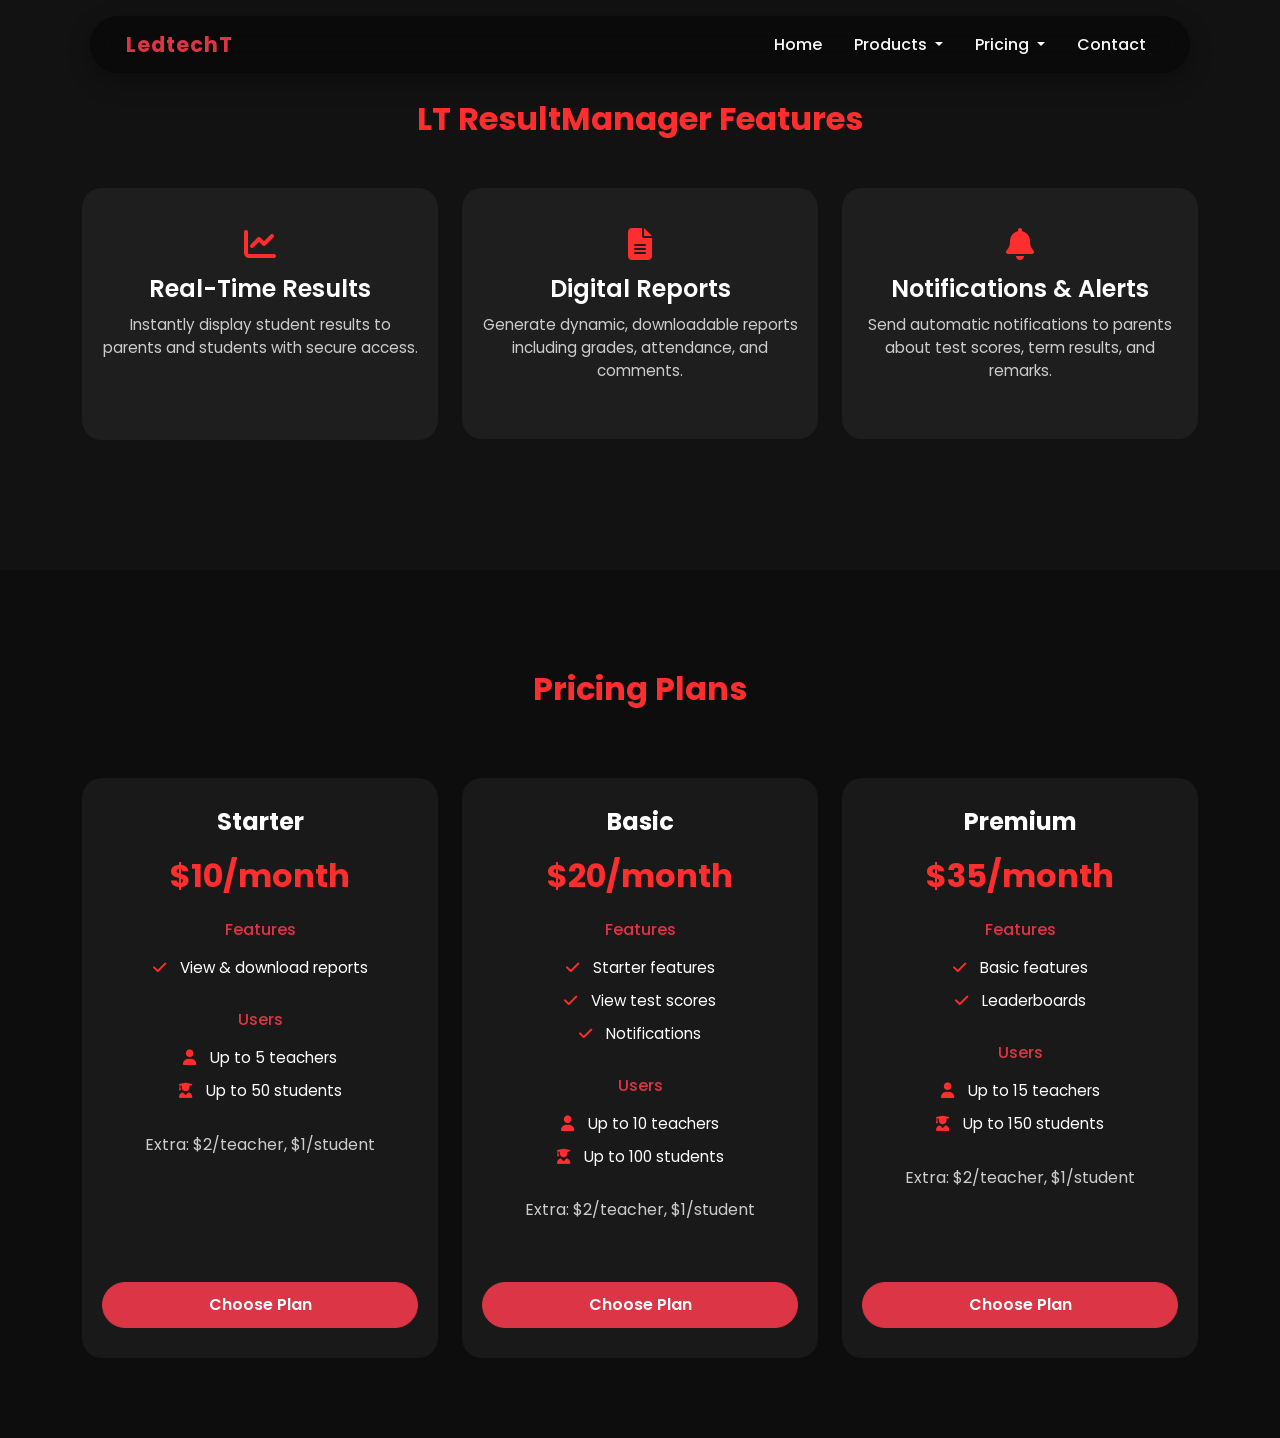
==== ltresultmanager.html @ 4404e353 "Initial" ====
<!DOCTYPE html>
<html lang="en">

<head>
    <meta charset="UTF-8">
    <meta name="viewport" content="width=device-width, initial-scale=1.0">
    <title>LT ResultManager | LedtechT</title>
    <link href="https://cdn.jsdelivr.net/npm/bootstrap@5.3.3/dist/css/bootstrap.min.css" rel="stylesheet">
    <link href="https://cdnjs.cloudflare.com/ajax/libs/font-awesome/6.4.0/css/all.min.css" rel="stylesheet">
    <link href="https://fonts.googleapis.com/css2?family=Poppins:wght@400;600;700&display=swap" rel="stylesheet">
    <link rel="stylesheet" href="styles.css">
    <script defer src="scripts.js"></script>

</head>

<body>

    <!-- Navbar -->
    <div class="floating-nav-container">
        <nav class="navbar navbar-expand-lg glass-nav px-4 py-2">
            <div class="container-fluid">
                <a class="navbar-brand fw-bold text-danger" href="index.html">LedtechT</a>
                <button class="navbar-toggler" type="button" data-bs-toggle="collapse" data-bs-target="#navbarNav"
                    aria-controls="navbarNav" aria-expanded="false" aria-label="Toggle navigation">
                    <span class="navbar-toggler-icon"></span>
                </button>

                <div class="collapse navbar-collapse" id="navbarNav">
                    <ul class="navbar-nav ms-auto">
                        <!-- Home -->
                        <li class="nav-item">
                            <a class="nav-link active text-light" href="#home">Home</a>
                        </li>

                        <!-- Dropdown for Products -->
                        <li class="nav-item dropdown">
                            <a class="nav-link dropdown-toggle text-light" href="#products" id="productsDropdown"
                                role="button" data-bs-toggle="dropdown" aria-expanded="false">
                                Products
                            </a>
                            <ul class="dropdown-menu dropdown-menu-dark" aria-labelledby="productsDropdown">
                                <li><a class="dropdown-item" href="ltresultmanager.html">LT ResultManager</a></li>
                                <li><a class="dropdown-item" href="#ltschoolmanager">LT SchoolManager</a></li>
                                <li><a class="dropdown-item" href="#ltonlineplatform">LT Online Education Platform</a>
                                </li>
                                <li>
                                    <hr class="dropdown-divider">
                                </li>
                                <li><a class="dropdown-item text-danger fw-semibold" href="index.html#products">All
                                        Products</a>
                                </li>
                            </ul>
                        </li>
                        <li class="nav-item dropdown">
                            <a class="nav-link dropdown-toggle text-light" href="#pricing" id="pricingDropdown"
                                role="button" data-bs-toggle="dropdown" aria-expanded="false">
                                Pricing
                            </a>
                            <ul class="dropdown-menu dropdown-menu-dark" aria-labelledby="pricingDropdown">
                                <li><a class="dropdown-item" href="ltresultmanager.html#pricing">LT ResultManager </a>
                                </li>
                                <li><a class=" dropdown-item" href="#pricing-ltschoolmanager">LT SchoolManager
                                    </a></li>
                                <li><a class="dropdown-item" href="#pricing-ltonlineplatform">LT Online Education
                                        Platform
                                    </a></li>
                                <li>
                                    <hr class="dropdown-divider">
                                </li>
                                <li><a class="dropdown-item text-danger fw-semibold" href="#pricing">All Pricing</a>
                                </li>
                            </ul>
                        </li>

                        <!-- Contact -->
                        <li class="nav-item">
                            <a class="nav-link text-light" href="index.html#contact">Contact</a>
                        </li>
                    </ul>
                </div>
            </div>
        </nav>
    </div>

    <!-- Features Section -->
    <section class="features" id="features">
        <div class="container">
            <h2>LT ResultManager Features</h2>
            <div class="row g-4">
                <div class="col-md-4">
                    <div class="feature-card">
                        <i class="fas fa-chart-line"></i>
                        <h4>Real-Time Results</h4>
                        <p>Instantly display student results to parents and students with secure access.</p>
                        <br>
                    </div>
                </div>
                <div class="col-md-4">
                    <div class="feature-card">
                        <i class="fas fa-file-alt"></i>
                        <h4>Digital Reports</h4>
                        <p>Generate dynamic, downloadable reports including grades, attendance, and comments.</p>
                    </div>
                </div>
                <div class="col-md-4">
                    <div class="feature-card">
                        <i class="fas fa-bell"></i>
                        <h4>Notifications & Alerts</h4>
                        <p>Send automatic notifications to parents about test scores, term results, and remarks.</p>
                    </div>
                </div>
            </div>
        </div>
    </section>

    <!-- Pricing Section -->
    <section class="pricing" id="pricing">
        <div class="container">
            <h2>Pricing Plans</h2>
            <div class="row g-4 justify-content-center">

                <!-- Starter Plan -->
                <div class="col-md-4">
                    <div class="pricing-card">
                        <h4>Starter</h4>
                        <div class="price">$10/month</div>

                        <h6 class="text-danger">Features</h6>
                        <ul>
                            <li><i class="fas fa-check"></i> View & download reports</li>
                        </ul>

                        <h6 class="text-danger">Users</h6>
                        <ul>
                            <li><i class="fas fa-user"></i> Up to 5 teachers</li>
                            <li><i class="fas fa-user-graduate"></i> Up to 50 students</li>
                        </ul>

                        <p>Extra: $2/teacher, $1/student</p>
                        <!--<a href="#" class="btn btn-danger w-100">Choose Plan</a>-->
                        <button class="btn btn-danger w-100 mt-auto" data-bs-toggle="modal" data-bs-target="#planModal"
                            data-plan="Starter">
                            Choose Plan
                        </button>
                    </div>
                </div>

                <!-- Basic Plan -->
                <div class="col-md-4">
                    <div class="pricing-card">
                        <h4>Basic</h4>
                        <div class="price">$20/month</div>

                        <h6 class="text-danger">Features</h6>
                        <ul>
                            <li><i class="fas fa-check"></i> Starter features</li>
                            <li><i class="fas fa-check"></i> View test scores</li>
                            <li><i class="fas fa-check"></i> Notifications</li>
                        </ul>

                        <h6 class="text-danger">Users</h6>
                        <ul>
                            <li><i class="fas fa-user"></i> Up to 10 teachers</li>
                            <li><i class="fas fa-user-graduate"></i> Up to 100 students</li>
                        </ul>

                        <p>Extra: $2/teacher, $1/student</p>
                        <button class="btn btn-danger w-100 mt-auto" data-bs-toggle="modal" data-bs-target="#planModal"
                            data-plan="Basic">
                            Choose Plan
                        </button>
                    </div>
                </div>

                <!-- Premium Plan -->
                <div class="col-md-4">
                    <div class="pricing-card">
                        <h4>Premium</h4>
                        <div class="price">$35/month</div>

                        <h6 class="text-danger">Features</h6>
                        <ul>
                            <li><i class="fas fa-check"></i> Basic features</li>
                            <li><i class="fas fa-check"></i> Leaderboards</li>
                        </ul>

                        <h6 class="text-danger">Users</h6>
                        <ul>
                            <li><i class="fas fa-user"></i> Up to 15 teachers</li>
                            <li><i class="fas fa-user-graduate"></i> Up to 150 students</li>
                        </ul>

                        <p>Extra: $2/teacher, $1/student</p>
                        <button class="btn btn-danger w-100 mt-auto" data-bs-toggle="modal" data-bs-target="#planModal"
                            data-plan="Premium">
                            Choose Plan
                        </button>
                    </div>
                </div>

            </div>
        </div>
    </section>

    <!-- Plan Modal -->
    <div class="modal fade" id="planModal" tabindex="-1" aria-labelledby="planModalLabel" aria-hidden="true">
        <div class="modal-dialog">
            <div class="modal-content">
                <div class="modal-header">
                    <h5 class="modal-title" id="planModalLabel">Sign up for <span id="selectedPlanName">a plan</span>
                    </h5>
                    <button type="button" class="btn-close" data-bs-dismiss="modal" aria-label="Close"></button>
                </div>
                <div class="modal-body">
                    <form id="planForm">
                        <!-- Hidden field to send plan name -->
                        <input type="hidden" name="plan" id="selectedPlanInput">

                        <div class="mb-3">
                            <label class="form-label">Name and Surname</label>
                            <input type="text" class="form-control" name="name" required>
                        </div>

                        <div class="mb-3">
                            <label class="form-label">Contact Email</label>
                            <input type="email" class="form-control" name="email" required>
                        </div>

                        <div class="mb-3">
                            <label class="form-label">Additional Notes(Please confirm your plan)</label>
                            <textarea class="form-control" name="notes" rows="3"></textarea>
                        </div>
                        <p>We will get back to you with more details in 24 hours.</p>

                        <button type="submit" class="btn btn-success w-100">Submit</button>
                    </form>
                </div>
            </div>
        </div>
    </div>



    <script src="https://cdn.jsdelivr.net/npm/bootstrap@5.3.3/dist/js/bootstrap.bundle.min.js"></script>
</body>

</html>
---- styles.css ----
body {
    overflow-x: hidden;
    font-family: 'Poppins', sans-serif;
    background-color: #121212;
    color: #fff;
}


/* Floating container (always present, but style differs by screen size) */
.floating-nav-container {
    position: fixed;
    top: 0;
    left: 0;
    right: 0;
    z-index: 1030;
}

/* Glass floating style for desktop */
.glass-nav {
    background: rgba(5, 5, 5, 0.6);
    /* semi-transparent */
    backdrop-filter: blur(12px);
    -webkit-backdrop-filter: blur(12px);
    border-radius: 50px;
    box-shadow: 0 8px 24px rgba(0, 0, 0, 0.3);
    max-width: 1100px;
    margin: 1rem auto;
}

/* Brand */
.navbar-brand {
    font-size: 1.3rem;
    letter-spacing: 1px;
}

/* Links */
.nav-link {
    font-weight: 500;
    margin-left: 1rem;
    transition: color 0.3s ease;
}

.nav-link:hover,
.dropdown-item:hover {
    color: #c62828 !important;
}

/* Dropdown */
.dropdown-menu {
    background-color: rgba(18, 18, 18, 0.9);
    border: none;
    border-radius: 12px;
    backdrop-filter: blur(8px);
}

.dropdown-item {
    color: #f5f5f5;
}

.dropdown-item.text-danger {
    color: #ff4444 !important;
}

/* Hero Section */
.hero {
    height: 100vh;
    background: radial-gradient(circle at top, #1a1a1a, #0d0d0d);
    display: flex;
    flex-direction: column;
    align-items: center;
    justify-content: center;
    text-align: center;
    padding: 0 15px;
}

.hero h1 {
    font-size: 3rem;
    font-weight: 700;
    color: #ff2e2e;
}

.hero p {
    font-size: 1.2rem;
    margin-top: 15px;
    color: #ccc;
}

.hero .btn {
    margin: 20px 10px 0 10px;
    padding: 12px 28px;
    border-radius: 30px;
    font-weight: 600;
    transition: 0.3s ease;
}

.btn-primary {
    background: #ff2e2e;
    border: none;
}

.btn-primary:hover {
    background: #e60000;
}

.btn-outline-light:hover {
    background: rgba(255, 255, 255, 0.1);
}

/* About Section */
.about {
    padding: 80px 20px;
    text-align: center;
    background: #141414;
}

.about h2 {
    color: #ff2e2e;
    margin-bottom: 30px;
    font-weight: 700;
}

.about p {
    max-width: 700px;
    margin: auto;
    color: #ddd;
}

/* Products Section */
.products {
    padding: 100px 20px;
    background: #0d0d0d;
    text-align: center;
}

.products h2 {
    color: #ff2e2e;
    margin-bottom: 50px;
}

.product-card {
    background: rgba(255, 255, 255, 0.05);
    border-radius: 20px;
    padding: 30px;
    transition: transform 0.3s ease;
}

.product-card:hover {
    transform: translateY(-10px);
    background: rgba(255, 46, 46, 0.15);
}

.product-card h4 {
    margin-top: 15px;
    color: #fff;
}

.product-card p {
    color: #ccc;
    font-size: 0.95rem;
}

/* CTA Section */
.contact-section {
    background-color: #121212;
    color: #fff;
    margin: 0;
}

.contact-section h2 {
    font-weight: 700;
    color: #ff2e2e;
    margin-bottom: 0;

}

.contact-info p {
    font-size: 1.1rem;
    margin: 10px 0;
}

.contact-info a {
    color: #fff;
    text-decoration: none;
    transition: color 0.3s ease;
}

.contact-info a:hover {
    color: #ff2e2e;
}

.contact-info i {
    font-size: 1.2rem;
}

.footer {
    background: rgba(161, 159, 159, 0.7);
    backdrop-filter: blur(10px);
    border-top: none;
    padding: 30px 0;
    margin: 0;
}

.footer h5,
.footer h6 {
    color: #ff2e2e;
}

.footer p,
.footer a {
    color: #ccc;
    text-decoration: none;
    transition: color 0.3s ease;
}

.footer a:hover {
    color: #ff2e2e;
}

.social-link i {
    color: #ccc;
    transition: color 0.3s ease, transform 0.3s ease;
    text-align: center;
}

.social-link i:hover {
    color: #ff2e2e;
    transform: scale(1.2);
}

a {
    text-decoration: none;
}

/* Navbar (reuse from main landing page) */


/* Features Section */
.features {
    padding: 100px 20px;
    background: #121212;
    text-align: center;
}

.features h2 {
    color: #ff2e2e;
    margin-bottom: 50px;
    font-weight: 700;
}

.feature-card {
    background: rgba(255, 255, 255, 0.05);
    border-radius: 20px;
    padding: 40px 20px;
    margin-bottom: 30px;
    transition: transform 0.3s ease, background 0.3s ease;
}

.feature-card:hover {
    transform: translateY(-10px);
    background: rgba(255, 46, 46, 0.15);
}

.feature-card i {
    font-size: 2rem;
    color: #ff2e2e;
    margin-bottom: 15px;
    transition: transform 0.3s ease;
}

.feature-card:hover i {
    transform: scale(1.2);
}

.feature-card h4 {
    margin-bottom: 10px;
    font-weight: 600;
}

.feature-card p {
    color: #ccc;
    font-size: 0.95rem;
}

/* Pricing Section */
.pricing {
    padding: 100px 20px;
    background: #0d0d0d;
    text-align: center;
}

.pricing .row {
    display: flex;
    flex-wrap: wrap;
}

.pricing h2 {
    color: #ff2e2e;
    margin-bottom: 50px;
    font-weight: 700;
}

.pricing-card {
    background: rgba(255, 255, 255, 0.05);
    border-radius: 20px;
    padding: 30px 20px;
    margin: 20px 0;
    transition: transform 0.3s ease, background 0.3s ease;
    display: flex;
    flex-direction: column;
    justify-content: space-between;
    /* keeps button at bottom */
    height: 100%;
}

.pricing-card:hover {
    transform: translateY(-10px);
    background: rgba(255, 46, 46, 0.15);
}

.pricing-card h4 {
    margin-bottom: 15px;
    font-weight: 700;
}

.pricing-card p {
    color: #ccc;
    margin-bottom: 20px;
}

.pricing-card .price {
    font-size: 2rem;
    font-weight: 700;
    color: #ff2e2e;
    margin-bottom: 20px;
}

.pricing-card ul {
    list-style: none;
    padding: 0;
    margin-bottom: 20px;
}

.pricing-card ul li {
    margin: 10px 0;
    font-size: 0.95rem;
}

.pricing-card ul li i {
    color: #ff2e2e;
    margin-right: 10px;
}

.pricing-card .btn {
    border-radius: 30px;
    padding: 10px 25px;
    font-weight: 600;
}

.modal-content {
    color: black;
}





/* Mobile view = normal full-width navbar */
@media (max-width: 991px) {
    .glass-nav {
        border-radius: 0;
        max-width: 100%;
        margin: 0;
        box-shadow: none;
        background: #121212 !important;
        /* fallback solid black */
        backdrop-filter: none;
    }

    .contact-info {
        text-align: center;
    }

    .contact-info .col-md-6 {
        margin-bottom: 20px;
    }

    .footer .row {
        text-align: center;
    }

    .footer .col-md-4 {
        margin-bottom: 20px;
    }

    .features .col-md-4,
    .pricing .col-md-4 {
        margin-bottom: 30px;
    }

    .modal-dialog {
        margin: 1rem;
    }
}
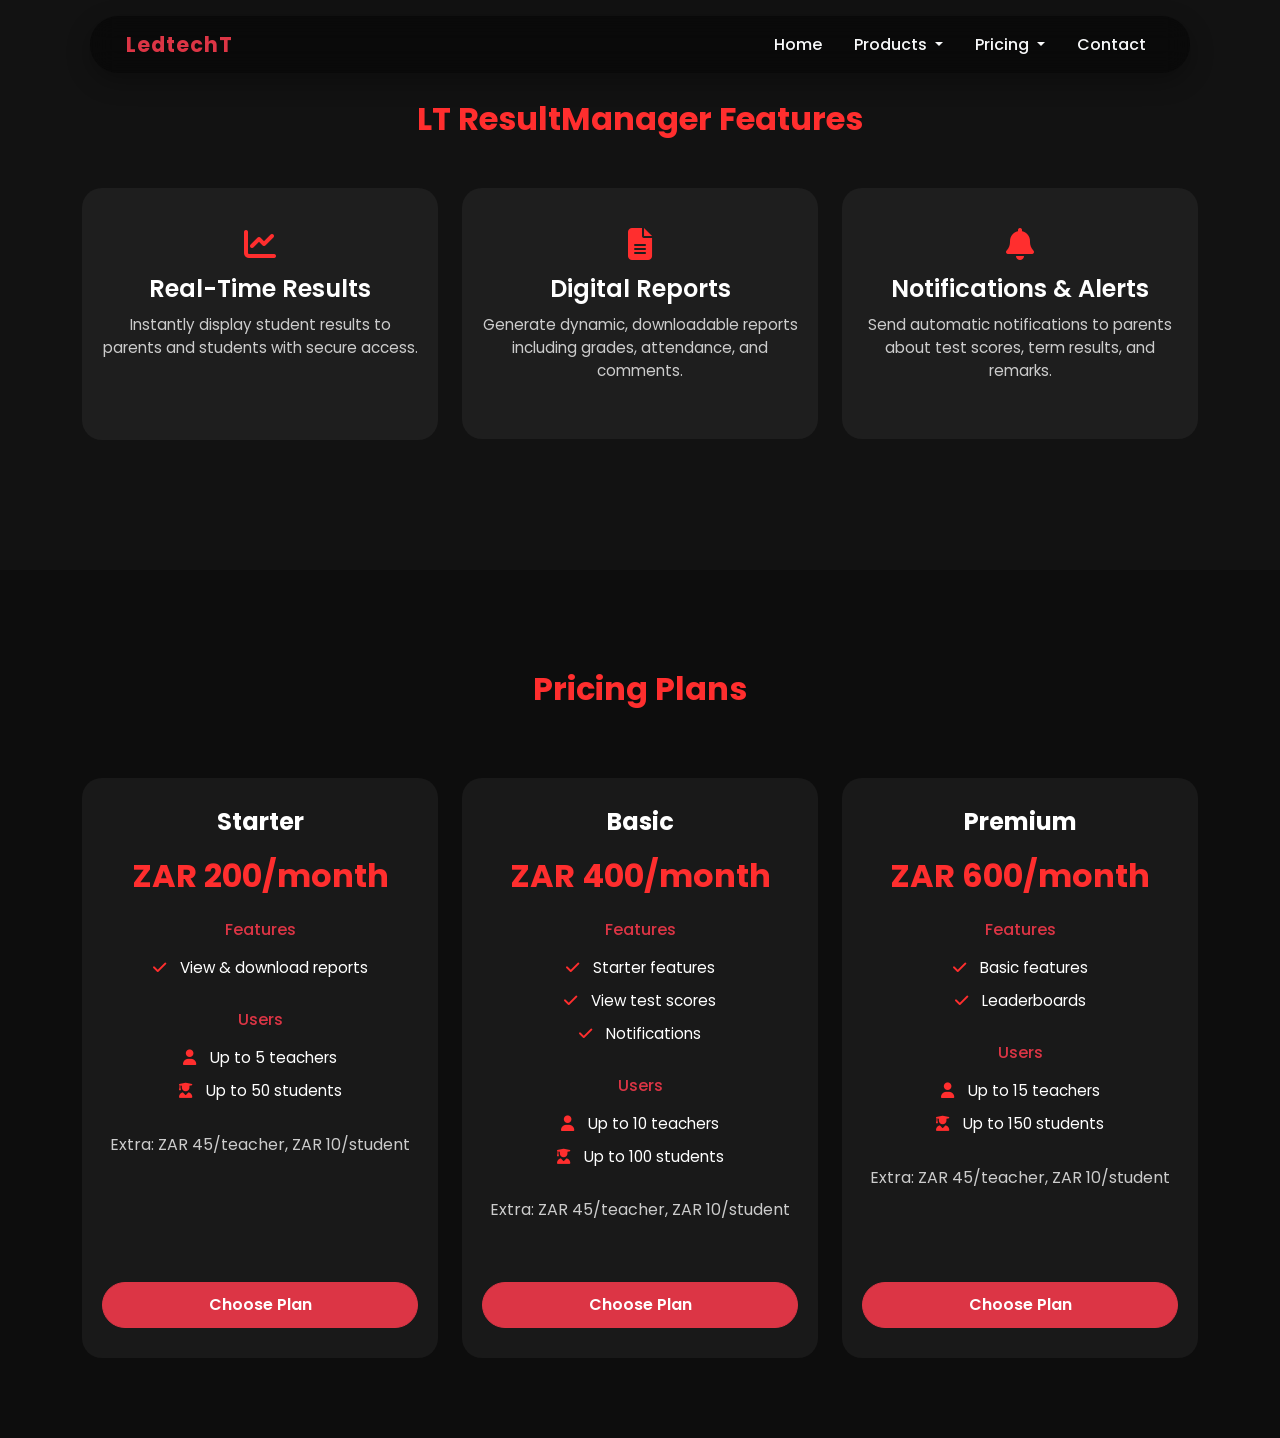
==== commit 01994086: "Merge branch 'main' of https://github.com/codeylee05/LedtechT" ====
--- a/ltresultmanager.html
+++ b/ltresultmanager.html
@@ -40,7 +40,7 @@
                             </a>
                             <ul class="dropdown-menu dropdown-menu-dark" aria-labelledby="productsDropdown">
                                 <li><a class="dropdown-item" href="ltresultmanager.html">LT ResultManager</a></li>
-                                <li><a class="dropdown-item" href="#ltschoolmanager">LT SchoolManager</a></li>
+                                <li><a class="dropdown-item" href="ltschoolmanager.html">LT SchoolManager</a></li>
                                 <li><a class="dropdown-item" href="#ltonlineplatform">LT Online Education Platform</a>
                                 </li>
                                 <li>
@@ -59,7 +59,7 @@
                             <ul class="dropdown-menu dropdown-menu-dark" aria-labelledby="pricingDropdown">
                                 <li><a class="dropdown-item" href="ltresultmanager.html#pricing">LT ResultManager </a>
                                 </li>
-                                <li><a class=" dropdown-item" href="#pricing-ltschoolmanager">LT SchoolManager
+                                <li><a class=" dropdown-item" href="ltschoolmanager.html#pricing">LT SchoolManager
                                     </a></li>
                                 <li><a class="dropdown-item" href="#pricing-ltonlineplatform">LT Online Education
                                         Platform
@@ -123,7 +123,7 @@
                 <div class="col-md-4">
                     <div class="pricing-card">
                         <h4>Starter</h4>
-                        <div class="price">$10/month</div>
+                        <div class="price">ZAR 200/month</div>
 
                         <h6 class="text-danger">Features</h6>
                         <ul>
@@ -136,7 +136,7 @@
                             <li><i class="fas fa-user-graduate"></i> Up to 50 students</li>
                         </ul>
 
-                        <p>Extra: $2/teacher, $1/student</p>
+                        <p>Extra: ZAR 45/teacher, ZAR 10/student</p>
                         <!--<a href="#" class="btn btn-danger w-100">Choose Plan</a>-->
                         <button class="btn btn-danger w-100 mt-auto" data-bs-toggle="modal" data-bs-target="#planModal"
                             data-plan="Starter">
@@ -149,7 +149,7 @@
                 <div class="col-md-4">
                     <div class="pricing-card">
                         <h4>Basic</h4>
-                        <div class="price">$20/month</div>
+                        <div class="price">ZAR 400/month</div>
 
                         <h6 class="text-danger">Features</h6>
                         <ul>
@@ -164,7 +164,7 @@
                             <li><i class="fas fa-user-graduate"></i> Up to 100 students</li>
                         </ul>
 
-                        <p>Extra: $2/teacher, $1/student</p>
+                        <p>Extra: ZAR 45/teacher, ZAR 10/student</p>
                         <button class="btn btn-danger w-100 mt-auto" data-bs-toggle="modal" data-bs-target="#planModal"
                             data-plan="Basic">
                             Choose Plan
@@ -176,7 +176,7 @@
                 <div class="col-md-4">
                     <div class="pricing-card">
                         <h4>Premium</h4>
-                        <div class="price">$35/month</div>
+                        <div class="price">ZAR 600/month</div>
 
                         <h6 class="text-danger">Features</h6>
                         <ul>
@@ -190,7 +190,7 @@
                             <li><i class="fas fa-user-graduate"></i> Up to 150 students</li>
                         </ul>
 
-                        <p>Extra: $2/teacher, $1/student</p>
+                        <p>Extra: ZAR 45/teacher, ZAR 10/student</p>
                         <button class="btn btn-danger w-100 mt-auto" data-bs-toggle="modal" data-bs-target="#planModal"
                             data-plan="Premium">
                             Choose Plan
@@ -230,7 +230,7 @@
                             <label class="form-label">Additional Notes(Please confirm your plan)</label>
                             <textarea class="form-control" name="notes" rows="3"></textarea>
                         </div>
-                        <p>We will get back to you with more details in 24 hours.</p>
+                        <p>You may get a demo before buying a plan. We will get back to you within 24 hours.</p>
 
                         <button type="submit" class="btn btn-success w-100">Submit</button>
                     </form>
@@ -244,4 +244,4 @@
     <script src="https://cdn.jsdelivr.net/npm/bootstrap@5.3.3/dist/js/bootstrap.bundle.min.js"></script>
 </body>
 
-</html>+</html>
